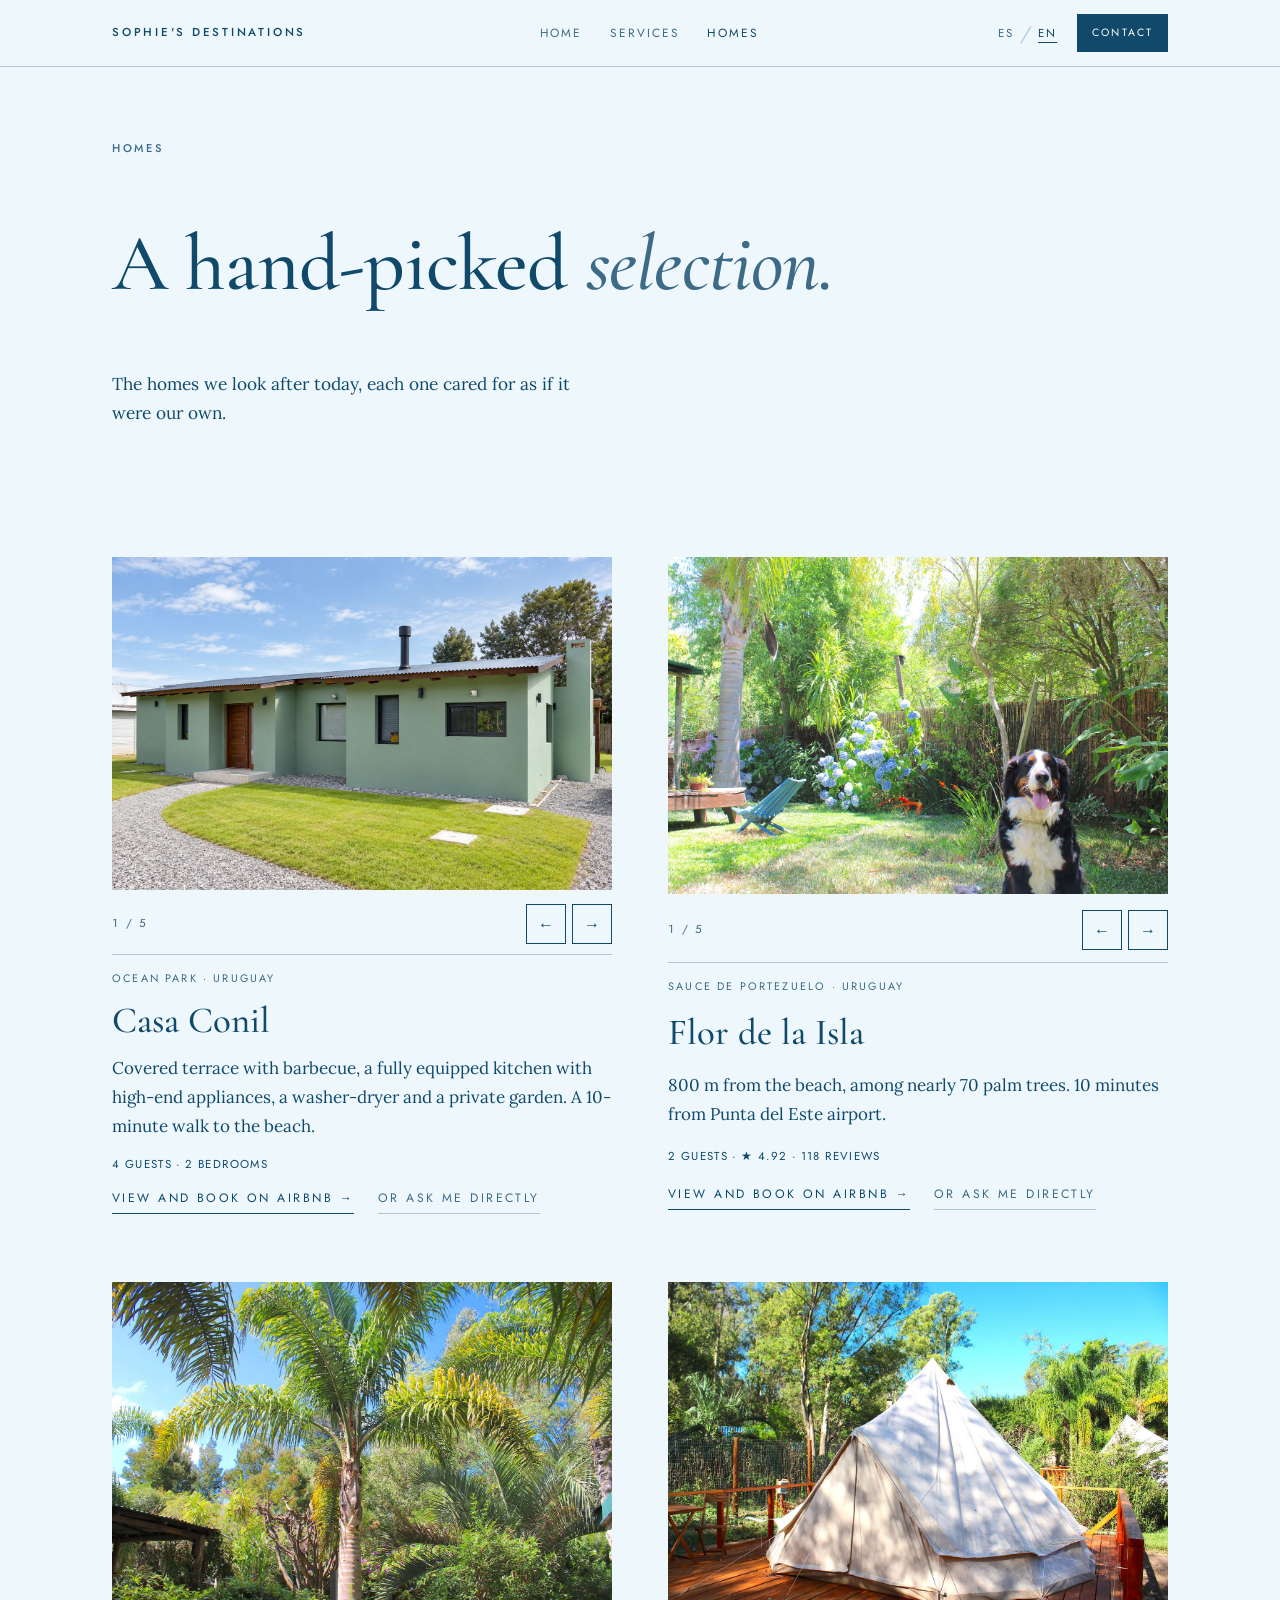
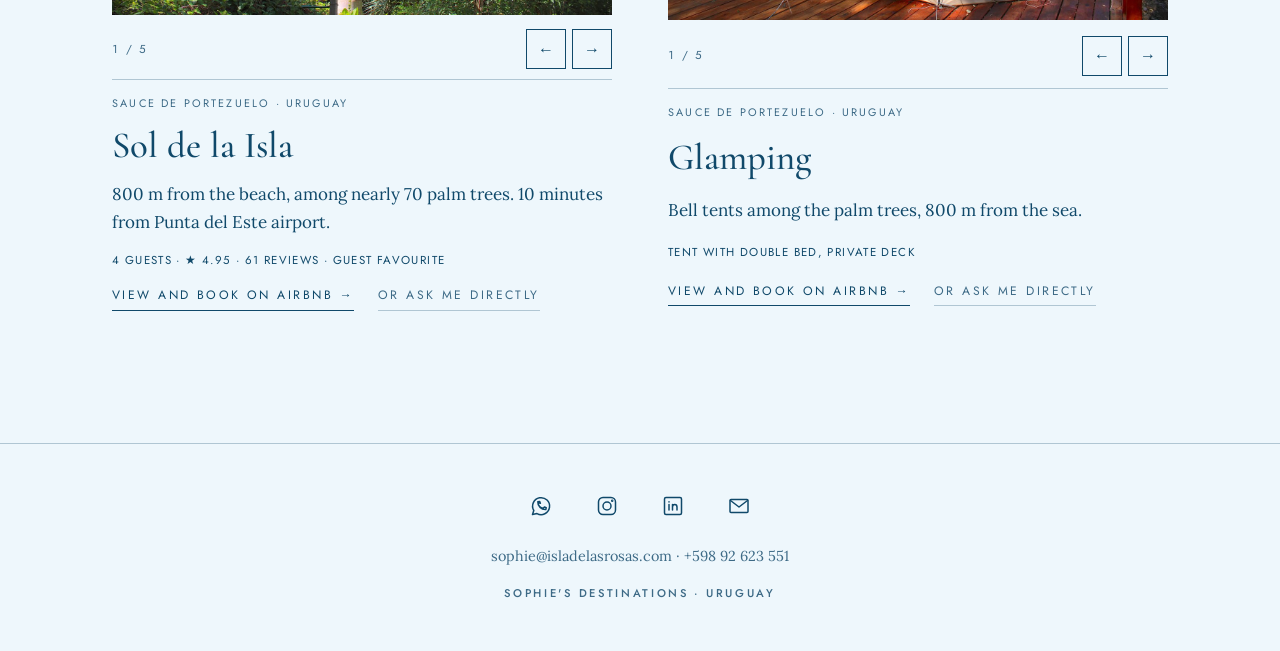
==== casas.html @ 97b8c579 "Neue Owner-Website: Startseite, Servicios, Casas, Formular, Domain Co-Authored-By: Claude Opus 5.5 <" ====
<!doctype html>
<html lang="es">
<head>
<meta charset="utf-8">
<meta name="viewport" content="width=device-width, initial-scale=1, viewport-fit=cover">
<title>Casas · Sophie's Destinations</title>
<meta name="description" content="Casas elegidas a mano en Ocean Park y Sauce de Portezuelo.">
<meta property="og:title" content="Casas · Sophie's Destinations">
<meta property="og:description" content="Casas elegidas a mano en Ocean Park y Sauce de Portezuelo.">
<meta property="og:image" content="https://sophiesdestinations.com/img/conil-1.jpg">
<meta property="og:type" content="website">
<link rel="preconnect" href="https://fonts.googleapis.com">
<link rel="preconnect" href="https://fonts.gstatic.com" crossorigin>
<link rel="stylesheet" href="https://fonts.googleapis.com/css2?family=Cormorant+Garamond:ital,wght@0,400;0,500;0,600;1,400;1,500&family=Lora:ital,wght@0,400;0,500;1,400&family=Jost:wght@400;500&display=swap">
<link rel="stylesheet" href="styles.css">
</head>
<body>
<header class="site-head">
  <div class="col">
    <a class="brand" href="index.html">Sophie's Destinations</a>
    <nav class="nav" aria-label="Principal"><a href="index.html"><span data-l="es">Inicio</span><span data-l="en">Home</span></a><a href="servicios.html"><span data-l="es">Servicios</span><span data-l="en">Services</span></a><a href="casas.html" aria-current="page"><span data-l="es">Casas</span><span data-l="en">Homes</span></a></nav>
    <div class="head-right">
      <div class="lang" role="group" aria-label="Idioma / Language"><button type="button" id="b-es" aria-pressed="true">ES</button><span>/</span><button type="button" id="b-en" aria-pressed="false">EN</button></div>
      <a class="btn small" href="index.html#contacto"><span data-l="es">Consulta</span><span data-l="en">Contact</span></a>
    </div>
  </div>
  <div class="col mobile-nav"><a href="index.html"><span data-l="es">Inicio</span><span data-l="en">Home</span></a><a href="servicios.html"><span data-l="es">Servicios</span><span data-l="en">Services</span></a><a href="casas.html" aria-current="page"><span data-l="es">Casas</span><span data-l="en">Homes</span></a></div>
</header>
<main>
<div class="col">
  <section class="hero" style="grid-template-columns:1fr">
    <span class="label soft"><span data-l="es">Casas</span><span data-l="en">Homes</span></span>
    <h1><span data-l="es">Una selección <em>elegida a mano.</em></span><span data-l="en">A hand-picked <em>selection.</em></span></h1>
    <p class="lead"><span data-l="es">Las casas que cuidamos hoy, cada una como si fuera nuestra.</span><span data-l="en">The homes we look after today, each one cared for as if it were our own.</span></p>
  </section>
  <section class="sec stays" id="stays">
    <article class="stay" id="casa-conil">
      <div class="gal" tabindex="0" aria-label="Fotos Casa Conil"><img src="img/conil-1.jpg" alt="Casa Conil desde el jardín"><img src="img/conil-2.jpg" alt="Living con ventanal" loading="lazy"><img src="img/conil-3.jpg" alt="Galería con mesa puesta" loading="lazy"><img src="img/conil-4.jpg" alt="Dormitorio" loading="lazy"><img src="img/conil-5.jpg" alt="Baño" loading="lazy"></div>
      <div class="galbar"><span class="count">1 / 5</span><span><button type="button" class="prev" aria-label="Anterior">←</button><button type="button" class="next" aria-label="Siguiente">→</button></span></div>
      <span class="meta">Ocean Park · Uruguay</span>
      <h3>Casa Conil</h3>
      <p data-l="es">Galería techada con parrillero, cocina totalmente equipada con electrodomésticos de primera, lavarropas con secadora y jardín privado. A 10 minutos a pie de la playa.</p>
      <p data-l="en">Covered terrace with barbecue, a fully equipped kitchen with high-end appliances, a washer-dryer and a private garden. A 10-minute walk to the beach.</p>
      <p class="facts-line" data-l="es">4 huéspedes · 2 dormitorios</p>
      <p class="facts-line" data-l="en">4 guests · 2 bedrooms</p>
      <div class="booklinks">
        <a class="book" href="https://www.airbnb.com/rooms/1669704647599640684" target="_blank" rel="noopener"><span data-l="es">Ver y reservar en Airbnb →</span><span data-l="en">View and book on Airbnb →</span></a>
        <a class="book soft" data-l="es" href="https://wa.me/59892623551?text=Hola%20Sophie%2C%20tengo%20una%20consulta%20sobre%20Casa%20Conil" target="_blank" rel="noopener">o consultame directo</a>
        <a class="book soft" data-l="en" href="https://wa.me/59892623551?text=Hi%20Sophie%2C%20I%20have%20a%20question%20about%20Casa%20Conil" target="_blank" rel="noopener">or ask me directly</a>
      </div>
    </article>
    <article class="stay" id="flor">
      <div class="gal" tabindex="0" aria-label="Fotos Flor de la Isla"><img src="img/flor-1.jpg" alt="Jardín con hortensias" loading="lazy"><img src="img/flor-2.jpg" alt="Dormitorio con mosquitero" loading="lazy"><img src="img/flor-3.jpg" alt="Parrillero entre hortensias" loading="lazy"><img src="img/flor-4.jpg" alt="Cocina" loading="lazy"><img src="img/flor-5.jpg" alt="Jardín con palmeras" loading="lazy"></div>
      <div class="galbar"><span class="count">1 / 5</span><span><button type="button" class="prev" aria-label="Anterior">←</button><button type="button" class="next" aria-label="Siguiente">→</button></span></div>
      <span class="meta">Sauce de Portezuelo · Uruguay</span>
      <h3>Flor de la Isla</h3>
      <p data-l="es">A 800 m de la playa, entre casi 70 palmeras. A 10 minutos del aeropuerto de Punta del Este.</p>
      <p data-l="en">800 m from the beach, among nearly 70 palm trees. 10 minutes from Punta del Este airport.</p>
      <p class="facts-line" data-l="es">2 huéspedes · ★ 4,92 · 118 reseñas</p>
      <p class="facts-line" data-l="en">2 guests · ★ 4.92 · 118 reviews</p>
      <div class="booklinks">
        <a class="book" href="https://www.airbnb.com/rooms/7819586" target="_blank" rel="noopener"><span data-l="es">Ver y reservar en Airbnb →</span><span data-l="en">View and book on Airbnb →</span></a>
        <a class="book soft" data-l="es" href="https://wa.me/59892623551?text=Hola%20Sophie%2C%20tengo%20una%20consulta%20sobre%20Flor%20de%20la%20Isla" target="_blank" rel="noopener">o consultame directo</a>
        <a class="book soft" data-l="en" href="https://wa.me/59892623551?text=Hi%20Sophie%2C%20I%20have%20a%20question%20about%20Flor%20de%20la%20Isla" target="_blank" rel="noopener">or ask me directly</a>
      </div>
    </article>
    <article class="stay" id="sol">
      <div class="gal" tabindex="0" aria-label="Fotos Sol de la Isla"><img src="img/sol-1.jpg" alt="Palmera en el jardín" loading="lazy"><img src="img/sol-2.jpg" alt="Parrillero encendido" loading="lazy"><img src="img/sol-3.jpg" alt="Cocina" loading="lazy"><img src="img/sol-4.jpg" alt="Dormitorio" loading="lazy"><img src="img/sol-5.jpg" alt="Living con estufa" loading="lazy"></div>
      <div class="galbar"><span class="count">1 / 5</span><span><button type="button" class="prev" aria-label="Anterior">←</button><button type="button" class="next" aria-label="Siguiente">→</button></span></div>
      <span class="meta">Sauce de Portezuelo · Uruguay</span>
      <h3>Sol de la Isla</h3>
      <p data-l="es">A 800 m de la playa, entre casi 70 palmeras. A 10 minutos del aeropuerto de Punta del Este.</p>
      <p data-l="en">800 m from the beach, among nearly 70 palm trees. 10 minutes from Punta del Este airport.</p>
      <p class="facts-line" data-l="es">4 huéspedes · ★ 4,95 · 61 reseñas · Favorito de los huéspedes</p>
      <p class="facts-line" data-l="en">4 guests · ★ 4.95 · 61 reviews · Guest favourite</p>
      <div class="booklinks">
        <a class="book" href="https://www.airbnb.com/rooms/7803392" target="_blank" rel="noopener"><span data-l="es">Ver y reservar en Airbnb →</span><span data-l="en">View and book on Airbnb →</span></a>
        <a class="book soft" data-l="es" href="https://wa.me/59892623551?text=Hola%20Sophie%2C%20tengo%20una%20consulta%20sobre%20Sol%20de%20la%20Isla" target="_blank" rel="noopener">o consultame directo</a>
        <a class="book soft" data-l="en" href="https://wa.me/59892623551?text=Hi%20Sophie%2C%20I%20have%20a%20question%20about%20Sol%20de%20la%20Isla" target="_blank" rel="noopener">or ask me directly</a>
      </div>
    </article>
    <article class="stay" id="glamping">
      <div class="gal" tabindex="0" aria-label="Fotos Glamping"><img src="img/glamping-1.jpg" alt="Carpa sobre el deck" loading="lazy"><img src="img/glamping-2.jpg" alt="Carpa al atardecer" loading="lazy"><img src="img/glamping-3.jpg" alt="Cama doble en la carpa" loading="lazy"><img src="img/glamping-4.jpg" alt="Copas en el deck" loading="lazy"><img src="img/glamping-5.jpg" alt="Cocina y baños compartidos" loading="lazy"></div>
      <div class="galbar"><span class="count">1 / 5</span><span><button type="button" class="prev" aria-label="Anterior">←</button><button type="button" class="next" aria-label="Siguiente">→</button></span></div>
      <span class="meta">Sauce de Portezuelo · Uruguay</span>
      <h3>Glamping</h3>
      <p data-l="es">Carpas entre las palmeras, a 800 m del mar.</p>
      <p data-l="en">Bell tents among the palm trees, 800 m from the sea.</p>
      <p class="facts-line" data-l="es">Carpa con cama doble, deck propio</p>
      <p class="facts-line" data-l="en">Tent with double bed, private deck</p>
      <div class="booklinks">
        <a class="book" href="https://www.airbnb.com/rooms/1624712243549228332" target="_blank" rel="noopener"><span data-l="es">Ver y reservar en Airbnb →</span><span data-l="en">View and book on Airbnb →</span></a>
        <a class="book soft" data-l="es" href="https://wa.me/59892623551?text=Hola%20Sophie%2C%20tengo%20una%20consulta%20sobre%20Glamping" target="_blank" rel="noopener">o consultame directo</a>
        <a class="book soft" data-l="en" href="https://wa.me/59892623551?text=Hi%20Sophie%2C%20I%20have%20a%20question%20about%20Glamping" target="_blank" rel="noopener">or ask me directly</a>
      </div>
    </article>
  </section>
</div>
</main>
<footer>
  <div class="col">
    <div class="icons">
      <a href="https://wa.me/59892623551" target="_blank" rel="noopener" aria-label="WhatsApp"><svg viewBox="0 0 24 24" aria-hidden="true"><path d="M3.5 20.5l1.3-4A8.5 8.5 0 1 1 8 19.6z"/><path d="M9 8.8c.3 2.6 2.4 4.9 5.2 5.4l1.2-1.2 1.8.8-.4 1.8c-4.4.3-8.2-3.4-8-7.8l1.8-.4.8 1.8z"/></svg></a>
      <a href="https://www.instagram.com/sophie.hrs" target="_blank" rel="noopener" aria-label="Instagram"><svg viewBox="0 0 24 24" aria-hidden="true"><rect x="3.5" y="3.5" width="17" height="17" rx="4.5"/><circle cx="12" cy="12" r="4"/><circle cx="17.2" cy="6.8" r=".5"/></svg></a>
      <a href="https://www.linkedin.com/in/sophiehauser/" target="_blank" rel="noopener" aria-label="LinkedIn"><svg viewBox="0 0 24 24" aria-hidden="true"><rect x="3.5" y="3.5" width="17" height="17" rx="1.5"/><path d="M8 10.5V16M8 7.8v.1M11.5 16v-5.5M11.5 13c0-1.6 1-2.6 2.3-2.6s2.2.9 2.2 2.6V16"/></svg></a>
      <a href="mailto:sophie@isladelasrosas.com" aria-label="E-mail"><svg viewBox="0 0 24 24" aria-hidden="true"><rect x="3" y="5.5" width="18" height="13" rx="1"/><path d="M3.5 6.5l8.5 6.5 8.5-6.5"/></svg></a>
    </div>
    <p class="mail">sophie@isladelasrosas.com · +598 92 623 551</p>
    <span class="label soft">Sophie's Destinations · Uruguay</span>
  </div>
</footer>
<script src="script.js"></script>
</body>
</html>
---- styles.css ----
/* Sophie's Destinations: editorial, pale sky ground, navy ink, hairline rules, square edges. */
:root{
  --bg:#EEF7FC; --sky:#AFDAF3; --ink:#10496A; --ink-soft:#3D6A86; --rule:rgba(16,73,106,.28); --paper:#FFFFFF;
  --display:"Cormorant Garamond", "Iowan Old Style", Georgia, serif;
  --body:"Lora", Georgia, "Times New Roman", serif;
  --label:"Jost", "Futura", "Avenir Next", "Helvetica Neue", sans-serif;
  color-scheme:light;
}
*{box-sizing:border-box}
html{scroll-behavior:smooth}
@media (prefers-reduced-motion:reduce){html{scroll-behavior:auto}}
body{margin:0;background:var(--bg);color:var(--ink);font-family:var(--body);font-size:16.5px;line-height:1.7;overflow-x:hidden}
.col{max-width:620px;margin:0 auto;padding-inline:20px}
h1,h2,h3{font-family:var(--display);font-weight:500;line-height:1.05;margin:0;text-wrap:balance}
p{margin:0;text-wrap:pretty}
a{color:var(--ink)}
img{max-width:100%;display:block}
.label{font-family:var(--label);font-size:.7rem;letter-spacing:.24em;text-transform:uppercase;font-weight:500}
.soft{color:var(--ink-soft)}
:focus-visible{outline:2px solid var(--ink);outline-offset:4px}

/* header */
.site-head{position:sticky;top:0;z-index:10;background:rgba(238,247,252,.94);backdrop-filter:blur(8px);-webkit-backdrop-filter:blur(8px);border-bottom:1px solid var(--rule)}
.site-head .col{display:flex;align-items:center;justify-content:space-between;gap:16px;padding-block:14px}
.brand{font-family:var(--label);font-size:.72rem;letter-spacing:.24em;text-transform:uppercase;font-weight:500;text-decoration:none;white-space:nowrap}
.nav{display:none;gap:28px}
.nav a{font-family:var(--label);font-size:.74rem;letter-spacing:.18em;text-transform:uppercase;text-decoration:none;color:var(--ink-soft)}
.nav a:hover,.nav a[aria-current="page"]{color:var(--ink)}
.head-right{display:flex;align-items:center;gap:14px}
.lang{display:flex;align-items:center}
.lang button{border:0;background:none;font-family:var(--label);font-size:.72rem;letter-spacing:.18em;color:var(--ink-soft);padding:6px;cursor:pointer}
.lang button[aria-pressed="true"]{color:var(--ink);text-decoration:underline;text-underline-offset:5px}
.lang span{color:var(--rule)}
.btn{display:inline-flex;align-items:center;justify-content:center;gap:12px;padding:13px 20px;border:1px solid var(--ink);background:var(--ink);color:var(--paper);text-decoration:none;font-family:var(--label);font-size:.74rem;letter-spacing:.2em;text-transform:uppercase;cursor:pointer;white-space:nowrap}
.btn:hover{background:transparent;color:var(--ink)}
.btn.ghost{background:transparent;color:var(--ink)}
.btn.ghost:hover{background:var(--ink);color:var(--paper)}
.btn.small{padding:9px 14px;font-size:.66rem}
@media (max-width:520px){.head-right .btn.small{display:none}.site-head .col{gap:10px}}
.mobile-nav{display:flex;gap:20px;padding-block:0 12px;overflow-x:auto}
.mobile-nav a{font-family:var(--label);font-size:.68rem;letter-spacing:.18em;text-transform:uppercase;text-decoration:none;color:var(--ink-soft);white-space:nowrap}
.mobile-nav a[aria-current="page"]{color:var(--ink)}

/* hero */
.hero{padding-block:44px 8px;display:grid;gap:28px}
.hero-img{margin-inline:-20px}
.hero-img img{width:100%;aspect-ratio:4/3;object-fit:cover}
.hero h1{font-size:clamp(2.8rem,12vw,5rem);letter-spacing:-.01em}
.hero h1 em{font-style:italic;color:var(--ink-soft)}
.hero .lead{font-size:1.08rem;max-width:44ch}
.ctas{display:flex;flex-wrap:wrap;gap:12px}

/* sections */
.sec{padding-block:72px 8px;display:grid;gap:24px;scroll-margin-top:80px}
.sec-head{display:grid;gap:14px;border-bottom:1px solid var(--ink);padding-bottom:14px}
.sec-head h2{font-size:clamp(2rem,8vw,2.9rem)}
.sec-head p{color:var(--ink-soft);max-width:52ch}

/* options */
.opts{list-style:none;margin:0;padding:0;display:grid}
.opts a{display:grid;grid-template-columns:44px 1fr auto;gap:8px;align-items:baseline;padding:18px 0;border-bottom:1px solid var(--rule);text-decoration:none}
.opts .n{font-family:var(--label);font-size:.75rem;letter-spacing:.12em;color:var(--ink-soft)}
.opts .t{font-family:var(--display);font-size:1.6rem;line-height:1.15}
.opts .d{grid-column:2;font-size:.95rem;color:var(--ink-soft)}
.opts .arr{font-family:var(--label)}
.opts a:hover .t{text-decoration:underline;text-underline-offset:6px;text-decoration-thickness:1px}

/* pillars */
.pillars{display:grid;gap:0;border-top:1px solid var(--rule)}
.pillar{padding:20px 0;border-bottom:1px solid var(--rule);display:grid;gap:6px}
.pillar h3{font-size:1.5rem}
.pillar p{font-size:.95rem;color:var(--ink-soft)}

/* band */
.band{background:var(--sky)}
.band .sec{padding-block:64px}

/* founder note */
.note{display:grid;gap:24px}
.note img{width:min(70%,300px);aspect-ratio:4/5;object-fit:cover;object-position:50% 25%}
.letter{display:grid;gap:16px;font-size:1.05rem;line-height:1.8}
.letter p:first-child::first-letter{font-family:var(--display);font-size:3.4em;float:left;line-height:.8;padding:6px 10px 0 0}
.sign{font-family:var(--display);font-style:italic;font-size:1.6rem}

/* steps */
.steps{list-style:none;margin:0;padding:0;display:grid;border-top:1px solid var(--rule)}
.steps li{display:grid;grid-template-columns:44px 1fr;gap:8px;padding:18px 0;border-bottom:1px solid var(--rule)}
.steps .n{font-family:var(--display);font-size:1.8rem;line-height:1}
.steps b{display:block;font-family:var(--display);font-weight:500;font-size:1.4rem;line-height:1.2}
.steps p{font-size:.95rem;color:var(--ink-soft)}

/* homes teaser */
.teaser{display:grid;grid-template-columns:repeat(2,minmax(0,1fr));gap:22px 14px}
.teaser a{display:grid;gap:10px;text-decoration:none}
.teaser img{width:100%;aspect-ratio:3/2;object-fit:cover}
.teaser .meta{font-family:var(--label);font-size:.66rem;letter-spacing:.2em;text-transform:uppercase;color:var(--ink-soft)}
.teaser h3{font-size:1.35rem}
.more{justify-self:start;font-family:var(--label);font-size:.76rem;letter-spacing:.2em;text-transform:uppercase;text-decoration:none;border-bottom:1px solid var(--ink);padding-bottom:4px}

/* form */
.form{display:grid;gap:26px}
fieldset{border:0;margin:0;padding:0;display:grid;gap:12px;min-width:0}
legend{font-family:var(--label);font-size:.7rem;letter-spacing:.2em;text-transform:uppercase;margin-bottom:12px}
.chips{display:flex;flex-wrap:wrap;gap:8px}
.chip{position:relative}
.chip input{position:absolute;opacity:0;inset:0;margin:0;cursor:pointer}
.chip > span{display:inline-block;padding:10px 16px;border:1px solid var(--rule);font-size:.92rem;background:var(--paper)}
.chip input:checked + span{border-color:var(--ink);background:var(--ink);color:var(--paper)}
.chip input:focus-visible + span{outline:2px solid var(--ink);outline-offset:3px}
.fields{display:grid;gap:14px}
.field{display:grid;gap:6px;font-family:var(--label);font-size:.7rem;letter-spacing:.16em;text-transform:uppercase;color:var(--ink-soft)}
.field input,.field textarea{font:inherit;font-family:var(--body);font-size:1rem;letter-spacing:0;text-transform:none;color:var(--ink);background:var(--paper);border:1px solid var(--rule);padding:12px 14px;border-radius:0;width:100%}
.field textarea{min-height:110px;resize:vertical}
.field input:focus,.field textarea:focus{outline:none;border-color:var(--ink)}
.hp{position:absolute;left:-9999px}
.fine{font-size:.82rem;color:var(--ink-soft)}

/* services page */
.svc-block{display:grid;gap:16px;padding-block:28px;border-bottom:1px solid var(--rule)}
.svc-block h3{font-size:2rem}
.svc-block ul{margin:0;padding:0;list-style:none;display:grid;gap:8px}
.svc-block li{padding-left:22px;position:relative;font-size:.98rem}
.svc-block li::before{content:"";position:absolute;left:0;top:.8em;width:12px;height:1px;background:var(--ink)}
.faq details{border-bottom:1px solid var(--rule);padding:16px 0}
.faq summary{cursor:pointer;list-style:none;display:block;position:relative;padding-right:28px;font-family:var(--display);font-size:1.35rem;line-height:1.25}
.faq summary::-webkit-details-marker{display:none}
.faq summary::after{content:"+";position:absolute;right:0;top:0;font-family:var(--label)}
.faq details[open] > summary::after{content:"–"}
.faq details p{margin-top:10px;color:var(--ink-soft)}

/* homes page */
.stay{display:grid;gap:14px;padding-bottom:44px}
.gal{display:flex;overflow-x:auto;scroll-snap-type:x mandatory;margin-inline:-20px;scrollbar-width:none;outline:none}
.gal::-webkit-scrollbar{display:none}
.gal img{flex:0 0 100%;width:100%;aspect-ratio:3/2;object-fit:cover;scroll-snap-align:start}
.galbar{display:flex;justify-content:space-between;align-items:center;border-bottom:1px solid var(--rule);padding-bottom:10px}
.galbar .count{font-family:var(--label);font-size:.72rem;letter-spacing:.18em;color:var(--ink-soft);font-variant-numeric:tabular-nums}
.galbar button{border:1px solid var(--ink);background:transparent;color:var(--ink);width:40px;height:40px;font-family:var(--label);font-size:1rem;cursor:pointer}
.galbar button + button{margin-left:6px}
.galbar button:hover{background:var(--ink);color:var(--paper)}
.stay h3{font-size:2.3rem}
.stay .meta{font-family:var(--label);font-size:.68rem;letter-spacing:.2em;text-transform:uppercase;color:var(--ink-soft)}
.facts-line{font-family:var(--label);font-size:.72rem;letter-spacing:.12em;text-transform:uppercase}
.booklinks{display:flex;flex-wrap:wrap;gap:12px 24px;align-items:baseline}
.book{font-family:var(--label);font-size:.76rem;letter-spacing:.2em;text-transform:uppercase;text-decoration:none;border-bottom:1px solid var(--ink);padding-bottom:4px}
.book.soft{border-bottom-color:var(--rule);color:var(--ink-soft)}

/* footer */
footer{margin-top:80px;border-top:1px solid var(--rule)}
footer .col{padding-block:40px 48px;display:grid;gap:16px;justify-items:center;text-align:center}
.icons{display:flex;gap:22px}
.icons a{width:44px;height:44px;display:grid;place-items:center;color:var(--ink)}
.icons a:hover{color:var(--ink-soft)}
.icons svg{width:24px;height:24px;stroke:currentColor;fill:none;stroke-width:1.5;stroke-linecap:round;stroke-linejoin:round}
.mail{font-size:.9rem;color:var(--ink-soft);user-select:all}

html[lang="es"] [data-l="en"], html[lang="en"] [data-l="es"]{display:none !important}

@media (min-width:900px){
  body{font-size:17px}
  .col{max-width:1120px;padding-inline:32px}
  .nav{display:flex}
  .site-head .mobile-nav{display:none}
  .hero{grid-template-columns:minmax(0,6fr) minmax(0,5fr);gap:64px;align-items:center;padding-block:72px 24px}
  .hero-img{margin-inline:0;order:2}
  .hero-img img{aspect-ratio:4/5}
  .sec{padding-block:104px 8px}
  .sec.split{grid-template-columns:minmax(0,5fr) minmax(0,7fr);column-gap:72px;align-items:start}
  .sec.split > .sec-head{border-bottom:0;padding-bottom:0;position:sticky;top:110px}
  .pillars{grid-template-columns:repeat(3,minmax(0,1fr));column-gap:40px;border-top:1px solid var(--ink)}
  .pillar{border-bottom:0}
  .note{grid-template-columns:minmax(0,4fr) minmax(0,7fr);gap:72px;align-items:center}
  .note img{width:100%}
  .teaser{grid-template-columns:repeat(4,minmax(0,1fr));gap:28px}
  .fields{grid-template-columns:repeat(2,minmax(0,1fr))}
  .fields .wide{grid-column:1/-1}
  .gal{margin-inline:0}
  .stays{display:grid;grid-template-columns:repeat(2,minmax(0,1fr));column-gap:56px}
  .svc-grid{display:grid;grid-template-columns:repeat(3,minmax(0,1fr));column-gap:40px}
  .svc-block{border-bottom:0;border-top:1px solid var(--ink)}
}
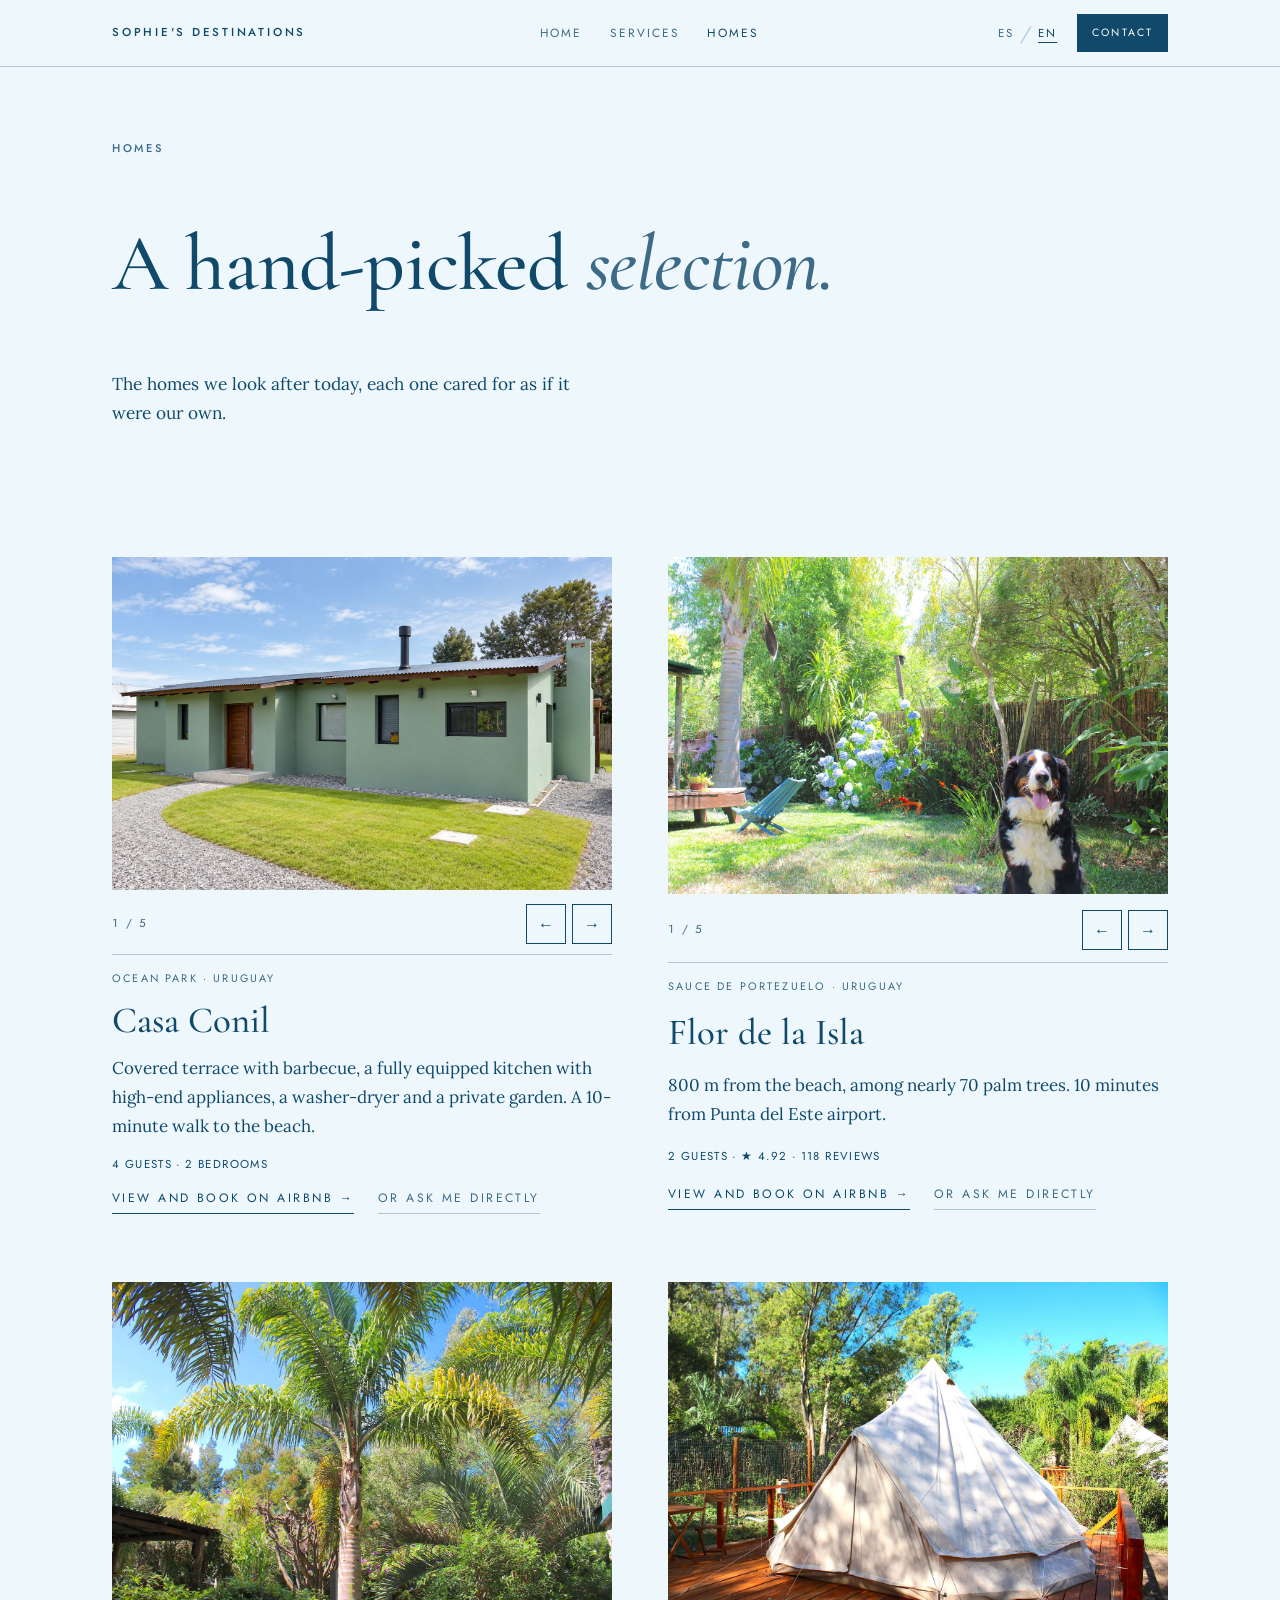
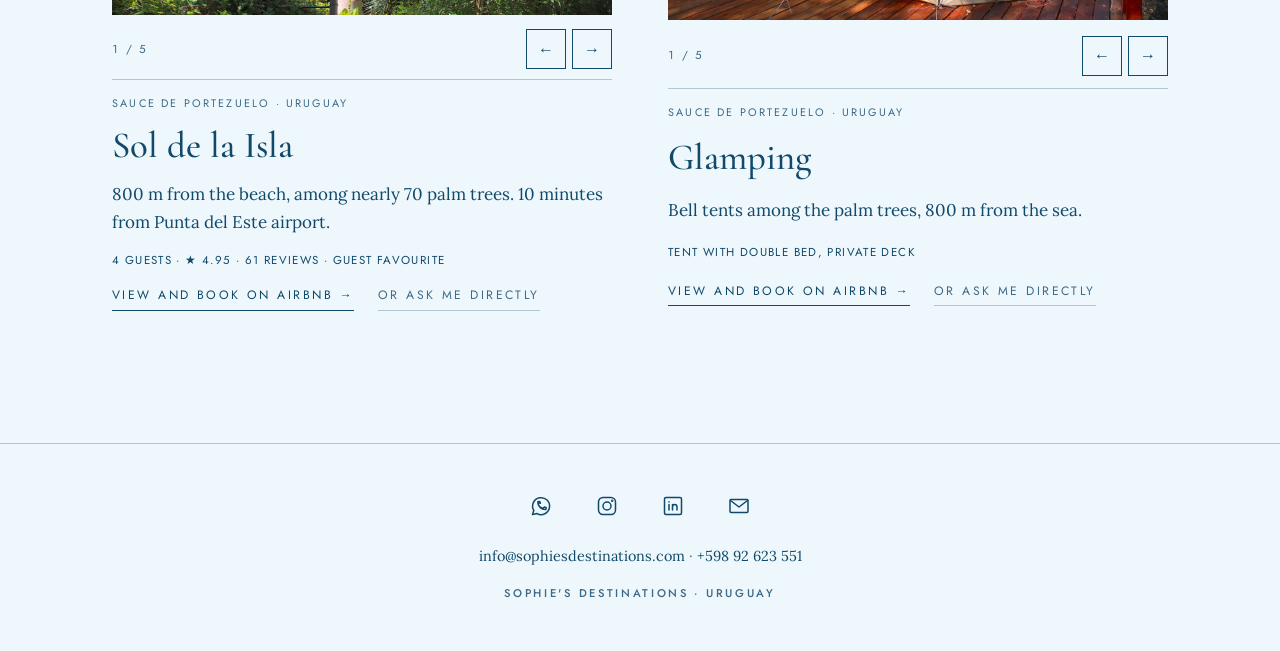
==== commit 4911eee8: "Neue E-Mail, Modelle inkl. Temporada + mensual, Services und FAQ ausgebaut Co-Authored-By: Claude Op" ====
--- a/casas.html
+++ b/casas.html
@@ -7,7 +7,7 @@
 <meta name="description" content="Casas elegidas a mano en Ocean Park y Sauce de Portezuelo.">
 <meta property="og:title" content="Casas · Sophie's Destinations">
 <meta property="og:description" content="Casas elegidas a mano en Ocean Park y Sauce de Portezuelo.">
-<meta property="og:image" content="https://sophiesdestinations.com/img/conil-1.jpg">
+<meta property="og:image" content="https://sophiesdestinations.github.io/img/conil-1.jpg">
 <meta property="og:type" content="website">
 <link rel="preconnect" href="https://fonts.googleapis.com">
 <link rel="preconnect" href="https://fonts.gstatic.com" crossorigin>
@@ -103,9 +103,9 @@
       <a href="https://wa.me/59892623551" target="_blank" rel="noopener" aria-label="WhatsApp"><svg viewBox="0 0 24 24" aria-hidden="true"><path d="M3.5 20.5l1.3-4A8.5 8.5 0 1 1 8 19.6z"/><path d="M9 8.8c.3 2.6 2.4 4.9 5.2 5.4l1.2-1.2 1.8.8-.4 1.8c-4.4.3-8.2-3.4-8-7.8l1.8-.4.8 1.8z"/></svg></a>
       <a href="https://www.instagram.com/sophie.hrs" target="_blank" rel="noopener" aria-label="Instagram"><svg viewBox="0 0 24 24" aria-hidden="true"><rect x="3.5" y="3.5" width="17" height="17" rx="4.5"/><circle cx="12" cy="12" r="4"/><circle cx="17.2" cy="6.8" r=".5"/></svg></a>
       <a href="https://www.linkedin.com/in/sophiehauser/" target="_blank" rel="noopener" aria-label="LinkedIn"><svg viewBox="0 0 24 24" aria-hidden="true"><rect x="3.5" y="3.5" width="17" height="17" rx="1.5"/><path d="M8 10.5V16M8 7.8v.1M11.5 16v-5.5M11.5 13c0-1.6 1-2.6 2.3-2.6s2.2.9 2.2 2.6V16"/></svg></a>
-      <a href="mailto:sophie@isladelasrosas.com" aria-label="E-mail"><svg viewBox="0 0 24 24" aria-hidden="true"><rect x="3" y="5.5" width="18" height="13" rx="1"/><path d="M3.5 6.5l8.5 6.5 8.5-6.5"/></svg></a>
+      <a href="mailto:info@sophiesdestinations.com" aria-label="E-mail"><svg viewBox="0 0 24 24" aria-hidden="true"><rect x="3" y="5.5" width="18" height="13" rx="1"/><path d="M3.5 6.5l8.5 6.5 8.5-6.5"/></svg></a>
     </div>
-    <p class="mail">sophie@isladelasrosas.com · +598 92 623 551</p>
+    <p class="mail"><a href="mailto:info@sophiesdestinations.com">info@sophiesdestinations.com</a> · <a href="https://wa.me/59892623551">+598 92 623 551</a></p>
     <span class="label soft">Sophie's Destinations · Uruguay</span>
   </div>
 </footer>
--- a/styles.css
+++ b/styles.css
@@ -179,3 +179,23 @@
   .svc-grid{display:grid;grid-template-columns:repeat(3,minmax(0,1fr));column-gap:40px}
   .svc-block{border-bottom:0;border-top:1px solid var(--ink)}
 }
+
+/* models + service groups */
+.models{display:grid;border-top:1px solid var(--rule)}
+.model{display:grid;grid-template-columns:44px 1fr;column-gap:8px;row-gap:8px;padding:22px 0;border-bottom:1px solid var(--rule);scroll-margin-top:90px}
+.model .n{font-family:var(--label);font-size:.75rem;letter-spacing:.12em;color:var(--ink-soft);padding-top:.5em}
+.model h3{font-size:1.7rem}
+.model p{grid-column:2;color:var(--ink-soft);font-size:.98rem}
+.model:target h3{text-decoration:underline;text-underline-offset:6px;text-decoration-thickness:1px}
+.svc-groups{display:grid;gap:8px}
+.svc-group{display:grid;gap:10px;padding-block:18px;border-top:1px solid var(--ink)}
+.svc-group h3{font-family:var(--label);font-size:.72rem;letter-spacing:.22em;text-transform:uppercase;font-weight:500}
+.svc-group ul{list-style:none;margin:0;padding:0;display:grid}
+.svc-group li{display:grid;gap:2px;padding:12px 0;border-bottom:1px solid var(--rule)}
+.svc-group li:last-child{border-bottom:0}
+.svc-group b{font-family:var(--display);font-weight:500;font-size:1.3rem;line-height:1.2}
+.svc-group li > span{font-size:.94rem;color:var(--ink-soft)}
+.mail a{text-decoration:none}
+@media (min-width:900px){
+  .svc-groups{grid-template-columns:repeat(4,minmax(0,1fr));column-gap:32px}
+}
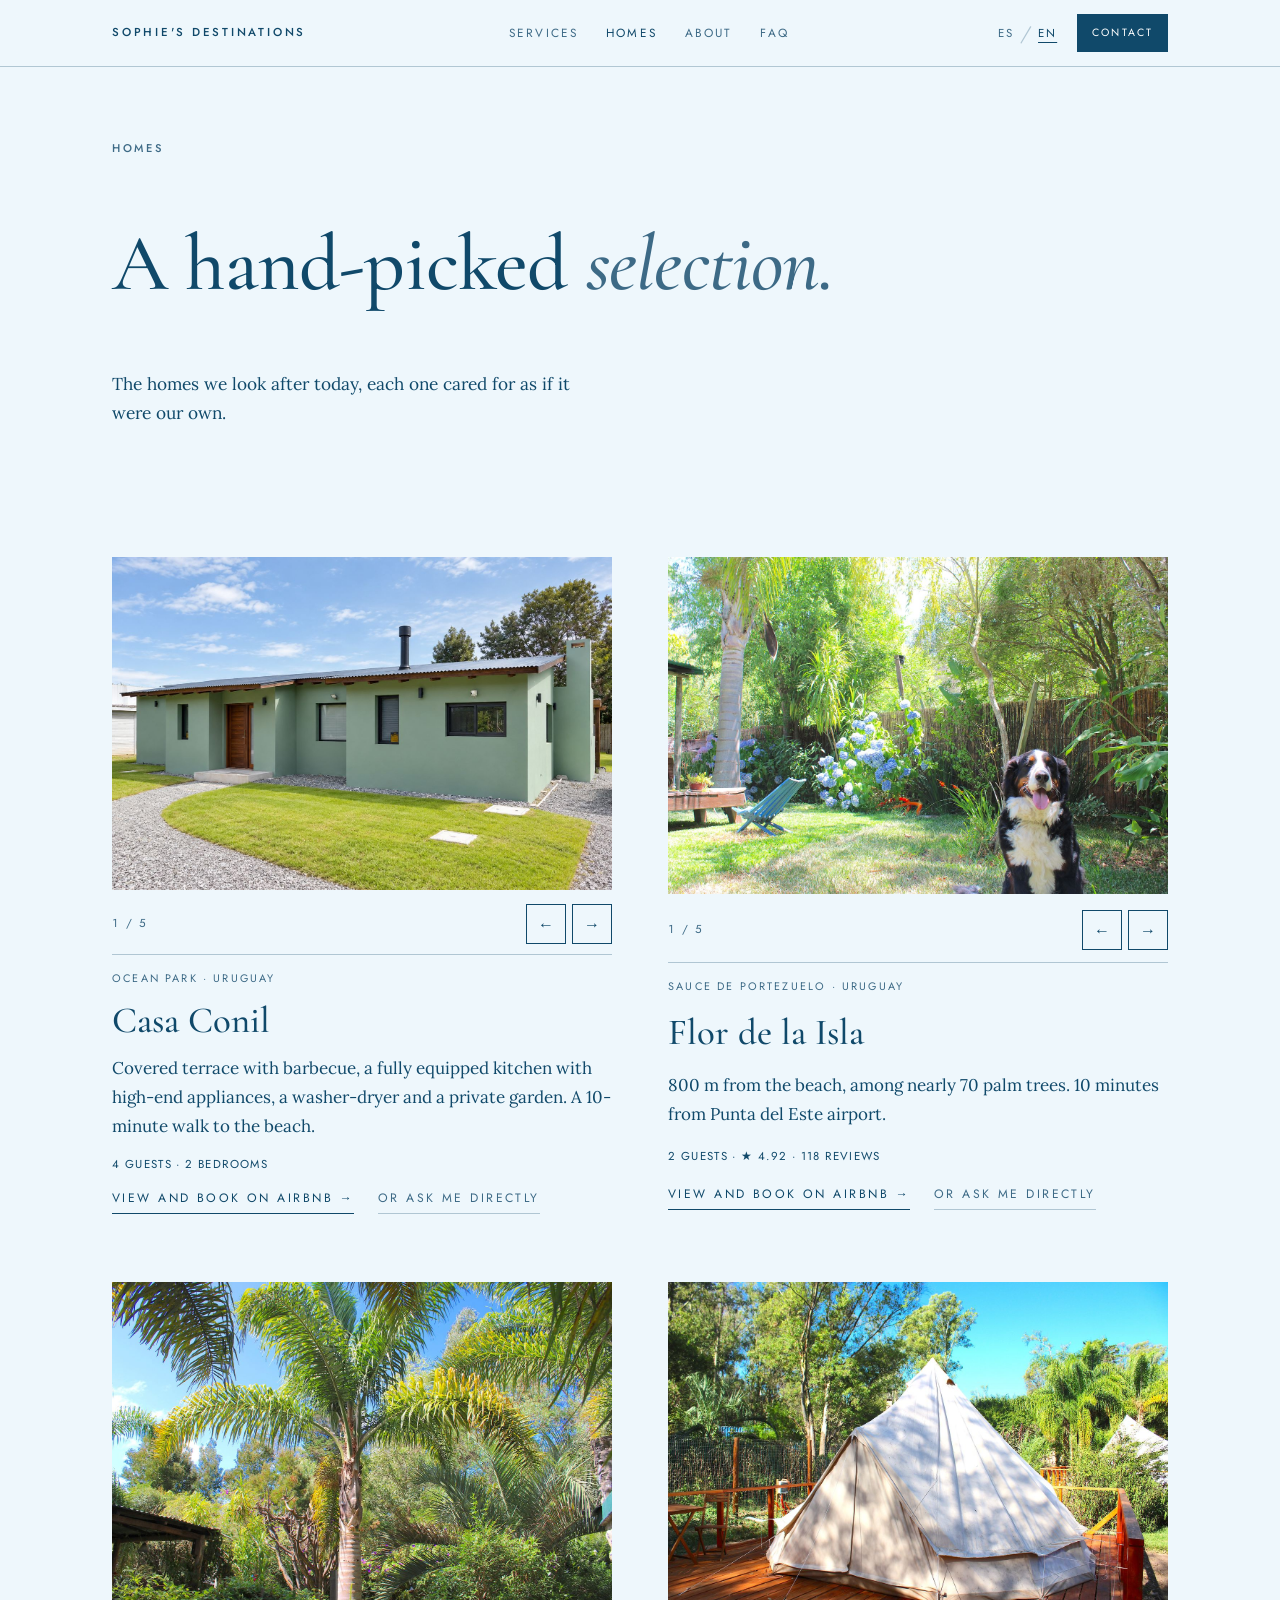
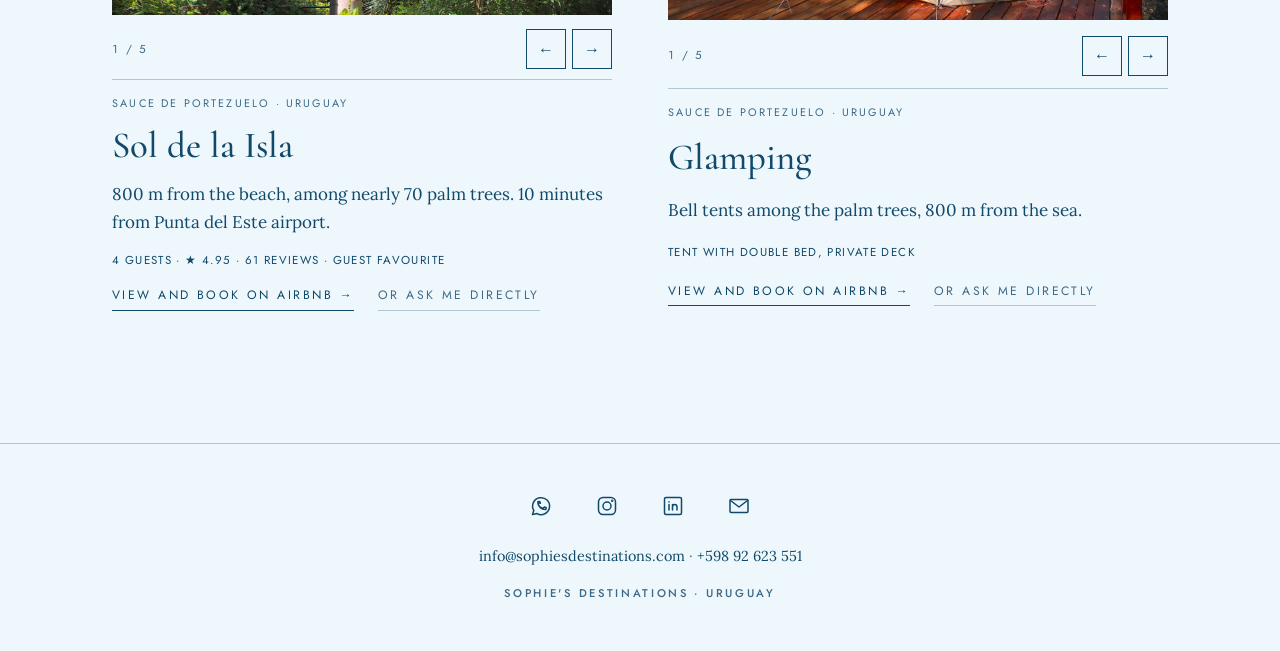
==== commit 23f06564: "Neue Navigation, Leistungs-Kacheln mit Icons, FAQ erweitert, ruhigere Linien Co-Authored-By: Claude " ====
--- a/casas.html
+++ b/casas.html
@@ -7,7 +7,7 @@
 <meta name="description" content="Casas elegidas a mano en Ocean Park y Sauce de Portezuelo.">
 <meta property="og:title" content="Casas · Sophie's Destinations">
 <meta property="og:description" content="Casas elegidas a mano en Ocean Park y Sauce de Portezuelo.">
-<meta property="og:image" content="https://sophiesdestinations.github.io/img/conil-1.jpg">
+<meta property="og:image" content="https://sophiesdestinations.com/img/conil-1.jpg">
 <meta property="og:type" content="website">
 <link rel="preconnect" href="https://fonts.googleapis.com">
 <link rel="preconnect" href="https://fonts.gstatic.com" crossorigin>
@@ -18,13 +18,13 @@
 <header class="site-head">
   <div class="col">
     <a class="brand" href="index.html">Sophie's Destinations</a>
-    <nav class="nav" aria-label="Principal"><a href="index.html"><span data-l="es">Inicio</span><span data-l="en">Home</span></a><a href="servicios.html"><span data-l="es">Servicios</span><span data-l="en">Services</span></a><a href="casas.html" aria-current="page"><span data-l="es">Casas</span><span data-l="en">Homes</span></a></nav>
+    <nav class="nav" aria-label="Principal"><a href="servicios.html"><span data-l="es">Servicios</span><span data-l="en">Services</span></a><a href="casas.html" aria-current="page"><span data-l="es">Casas</span><span data-l="en">Homes</span></a><a href="index.html#nosotros"><span data-l="es">Nosotros</span><span data-l="en">About</span></a><a href="index.html#faq"><span data-l="es">FAQ</span><span data-l="en">FAQ</span></a></nav>
     <div class="head-right">
       <div class="lang" role="group" aria-label="Idioma / Language"><button type="button" id="b-es" aria-pressed="true">ES</button><span>/</span><button type="button" id="b-en" aria-pressed="false">EN</button></div>
-      <a class="btn small" href="index.html#contacto"><span data-l="es">Consulta</span><span data-l="en">Contact</span></a>
+      <a class="btn small" href="index.html#contacto"><span data-l="es">Contacto</span><span data-l="en">Contact</span></a>
     </div>
   </div>
-  <div class="col mobile-nav"><a href="index.html"><span data-l="es">Inicio</span><span data-l="en">Home</span></a><a href="servicios.html"><span data-l="es">Servicios</span><span data-l="en">Services</span></a><a href="casas.html" aria-current="page"><span data-l="es">Casas</span><span data-l="en">Homes</span></a></div>
+  <div class="col mobile-nav"><a href="servicios.html"><span data-l="es">Servicios</span><span data-l="en">Services</span></a><a href="casas.html" aria-current="page"><span data-l="es">Casas</span><span data-l="en">Homes</span></a><a href="index.html#nosotros"><span data-l="es">Nosotros</span><span data-l="en">About</span></a><a href="index.html#faq"><span data-l="es">FAQ</span><span data-l="en">FAQ</span></a><a href="index.html#contacto"><span data-l="es">Contacto</span><span data-l="en">Contact</span></a></div>
 </header>
 <main>
 <div class="col">
--- a/styles.css
+++ b/styles.css
@@ -52,7 +52,7 @@
 
 /* sections */
 .sec{padding-block:72px 8px;display:grid;gap:24px;scroll-margin-top:80px}
-.sec-head{display:grid;gap:14px;border-bottom:1px solid var(--ink);padding-bottom:14px}
+.sec-head{display:grid;gap:14px}
 .sec-head h2{font-size:clamp(2rem,8vw,2.9rem)}
 .sec-head p{color:var(--ink-soft);max-width:52ch}
 
@@ -166,8 +166,8 @@
   .hero-img img{aspect-ratio:4/5}
   .sec{padding-block:104px 8px}
   .sec.split{grid-template-columns:minmax(0,5fr) minmax(0,7fr);column-gap:72px;align-items:start}
-  .sec.split > .sec-head{border-bottom:0;padding-bottom:0;position:sticky;top:110px}
-  .pillars{grid-template-columns:repeat(3,minmax(0,1fr));column-gap:40px;border-top:1px solid var(--ink)}
+  .sec.split > .sec-head{position:sticky;top:110px}
+  .pillars{grid-template-columns:repeat(3,minmax(0,1fr));column-gap:40px}
   .pillar{border-bottom:0}
   .note{grid-template-columns:minmax(0,4fr) minmax(0,7fr);gap:72px;align-items:center}
   .note img{width:100%}
@@ -199,3 +199,18 @@
 @media (min-width:900px){
   .svc-groups{grid-template-columns:repeat(4,minmax(0,1fr));column-gap:32px}
 }
+
+/* tiles with line icons */
+.tiles{display:grid;grid-template-columns:repeat(2,minmax(0,1fr));gap:30px 18px;margin-top:8px}
+.tile{display:grid;gap:8px;align-content:start;padding-top:18px;border-top:1px solid var(--rule)}
+.tile svg{width:30px;height:30px;fill:none;stroke:var(--ink);stroke-width:1.2;stroke-linecap:round;stroke-linejoin:round;margin-bottom:6px}
+.tile h3{font-size:1.25rem;line-height:1.2}
+.tile p{font-size:.9rem;color:var(--ink-soft)}
+/* grouped FAQ */
+.faq-groups{display:grid;gap:34px}
+.faq-group h3{font-family:var(--label);font-size:.7rem;letter-spacing:.22em;text-transform:uppercase;font-weight:500;color:var(--ink-soft);padding-bottom:4px;border-bottom:1px solid var(--rule)}
+.faq-group details{border-bottom:1px solid var(--rule);padding:14px 0}
+.faq-group summary{font-size:1.25rem}
+@media (min-width:900px){
+  .tiles{grid-template-columns:repeat(4,minmax(0,1fr));gap:44px 36px}
+}
